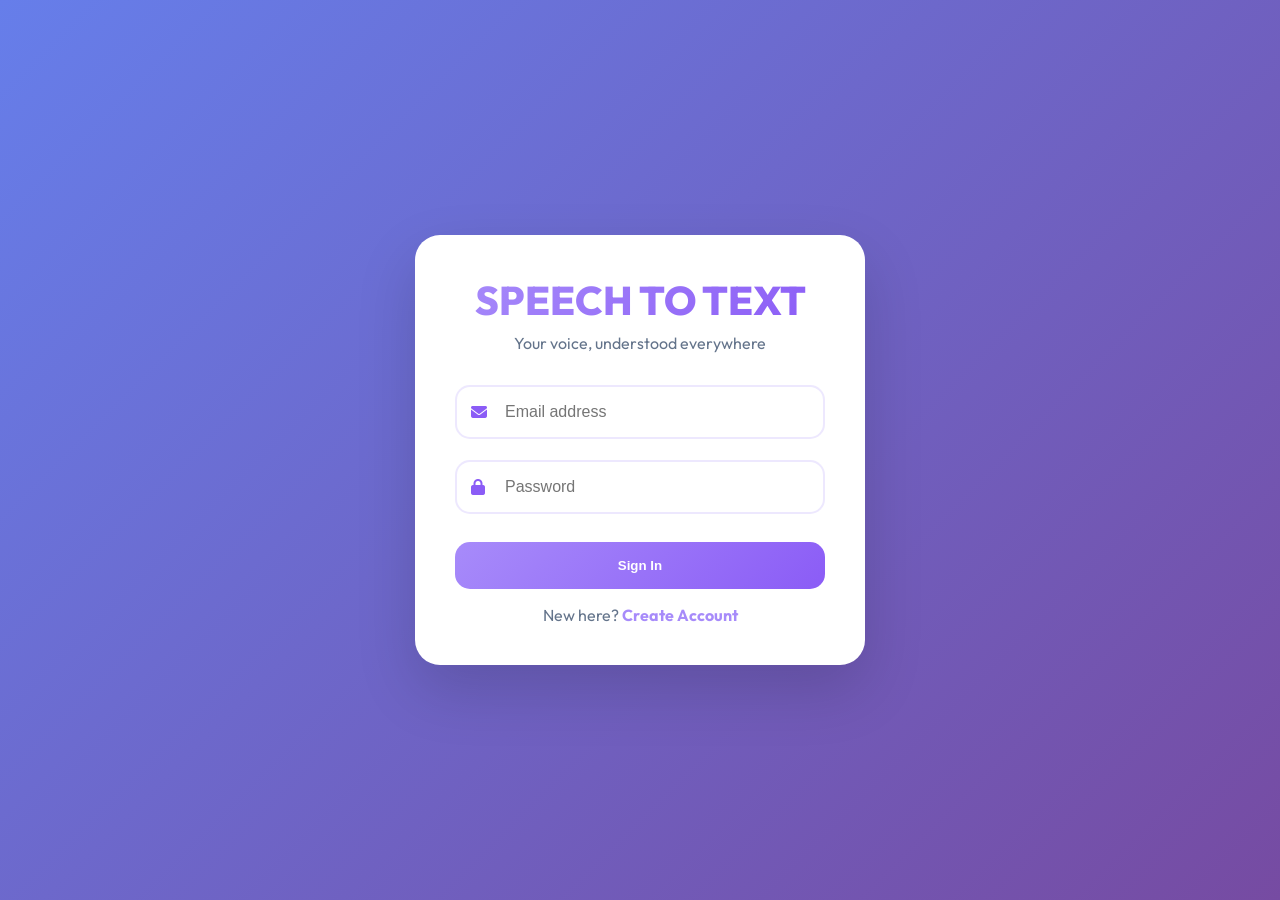
==== auth.html @ 05b63a05 "initial commit" ====
<!DOCTYPE html>
<html lang="en">

<head>
    <meta charset="UTF-8">
    <meta name="viewport" content="width=device-width, initial-scale=1.0">
    <title>BharatVaani | Login</title>

    <!-- Google Font -->
    <link href="https://fonts.googleapis.com/css2?family=Outfit:wght@300;400;500;600;700;800&display=swap"
        rel="stylesheet">

    <!-- Font Awesome -->
    <link href="https://cdnjs.cloudflare.com/ajax/libs/font-awesome/6.4.0/css/all.min.css"
        rel="stylesheet">

    <style>
        :root {
            --bg-light: #f8f9ff;
            --accent-primary: #a78bfa;
            --accent-secondary: #8b5cf6;
            --text-primary: #1e293b;
            --text-muted: #64748b;
        }

        * {
            margin: 0;
            padding: 0;
            box-sizing: border-box;
        }

        html,
        body {
            width: 100vw;
            height: 100vh;
            overflow: hidden;
        }

        body {
            font-family: 'Outfit', sans-serif;
            background: linear-gradient(135deg, #667eea 0%, #764ba2 100%);
            display: flex;
            align-items: center;
            justify-content: center;
        }

        .auth-container {
            width: 100%;
            display: flex;
            align-items: center;
            justify-content: center;
        }

        .auth-card {
            width: 100%;
            max-width: 450px;
            background: white;
            padding: 2.5rem;
            border-radius: 25px;
            box-shadow: 0 25px 60px rgba(0, 0, 0, 0.15);
        }

        .welcome-section {
            text-align: center;
            margin-bottom: 2rem;
        }

        .logo {
            font-size: 2.5rem;
            font-weight: 800;
            background: linear-gradient(135deg, var(--accent-primary), var(--accent-secondary));
            -webkit-background-clip: text;
            -webkit-text-fill-color: transparent;
        }

        .welcome-text {
            color: var(--text-muted);
            margin-top: 0.5rem;
        }

        .input-group {
            position: relative;
            margin-bottom: 1.3rem;
        }

        input {
            width: 100%;
            padding: 1rem 1rem 1rem 3rem;
            border-radius: 15px;
            border: 2px solid rgba(167, 139, 250, 0.2);
            font-size: 1rem;
        }

        input:focus {
            outline: none;
            border-color: var(--accent-secondary);
        }

        .input-icon {
            position: absolute;
            left: 1rem;
            top: 50%;
            transform: translateY(-50%);
            color: var(--accent-secondary);
        }

        .btn {
            width: 100%;
            padding: 1rem;
            border-radius: 15px;
            border: none;
            background: linear-gradient(135deg, var(--accent-primary), var(--accent-secondary));
            color: white;
            font-weight: 600;
            cursor: pointer;
            margin-top: 0.5rem;
        }

        .toggle-link {
            text-align: center;
            margin-top: 1rem;
            cursor: pointer;
            color: var(--text-muted);
        }

        .toggle-link strong {
            color: var(--accent-primary);
        }

        .hidden {
            display: none;
        }
    </style>
</head>

<body>

    <div class="auth-container">
        <div class="auth-card">

            <div class="welcome-section">
                <h1 class="logo">SPEECH TO TEXT</h1>
                <p class="welcome-text">Your voice, understood everywhere</p>
            </div>

            <!-- LOGIN FORM -->
            <div id="loginForm">
                <div class="input-group">
                    <input type="email" id="l-email" placeholder="Email address" required>
                    <i class="fas fa-envelope input-icon"></i>
                </div>

                <div class="input-group">
                    <input type="password" id="l-pass" placeholder="Password" required>
                    <i class="fas fa-lock input-icon"></i>
                </div>

                <button class="btn" onclick="login()">
                    Sign In
                </button>

                <div class="toggle-link" onclick="toggleForm()">
                    New here? <strong>Create Account</strong>
                </div>
            </div>

            <!-- REGISTER FORM -->
            <div id="registerForm" class="hidden">
                <div class="input-group">
                    <input type="text" id="r-name" placeholder="Full name" required>
                    <i class="fas fa-user input-icon"></i>
                </div>

                <div class="input-group">
                    <input type="email" id="r-email" placeholder="Email address" required>
                    <i class="fas fa-envelope input-icon"></i>
                </div>

                <div class="input-group">
                    <input type="password" id="r-pass" placeholder="Create password (6+ chars)" required>
                    <i class="fas fa-lock input-icon"></i>
                </div>

                <button class="btn" onclick="register()">
                    Create Account
                </button>

                <div class="toggle-link" onclick="toggleForm()">
                    Already have an account? <strong>Sign In</strong>
                </div>
            </div>

        </div>
    </div>

    <script>
        function toggleForm() {
            document.getElementById("loginForm").classList.toggle("hidden");
            document.getElementById("registerForm").classList.toggle("hidden");
        }

        function register() {
            const name = document.getElementById("r-name").value.trim();
            const email = document.getElementById("r-email").value.trim();
            const pass = document.getElementById("r-pass").value;

            if (!name || !email || !pass || pass.length < 6) {
                return alert("Please fill all fields. Password must be 6+ characters.");
            }

            if (localStorage.getItem(email)) {
                return alert("Account already exists!");
            }

            localStorage.setItem(email, JSON.stringify({ name, pass }));
            alert("Account created successfully!");
            toggleForm();
        }

        function login() {
            const email = document.getElementById("l-email").value.trim();
            const pass = document.getElementById("l-pass").value;

            if (!email || !pass) {
                return alert("Please enter email and password.");
            }

            const userData = JSON.parse(localStorage.getItem(email) || "{}");

            if (userData.pass === pass) {
                localStorage.setItem("currentUser", email);
                window.location.href = "index.html";  // ✅ Linked to dashboard
            } else {
                alert("Invalid email or password.");
            }
        }
    </script>

</body>
</html>
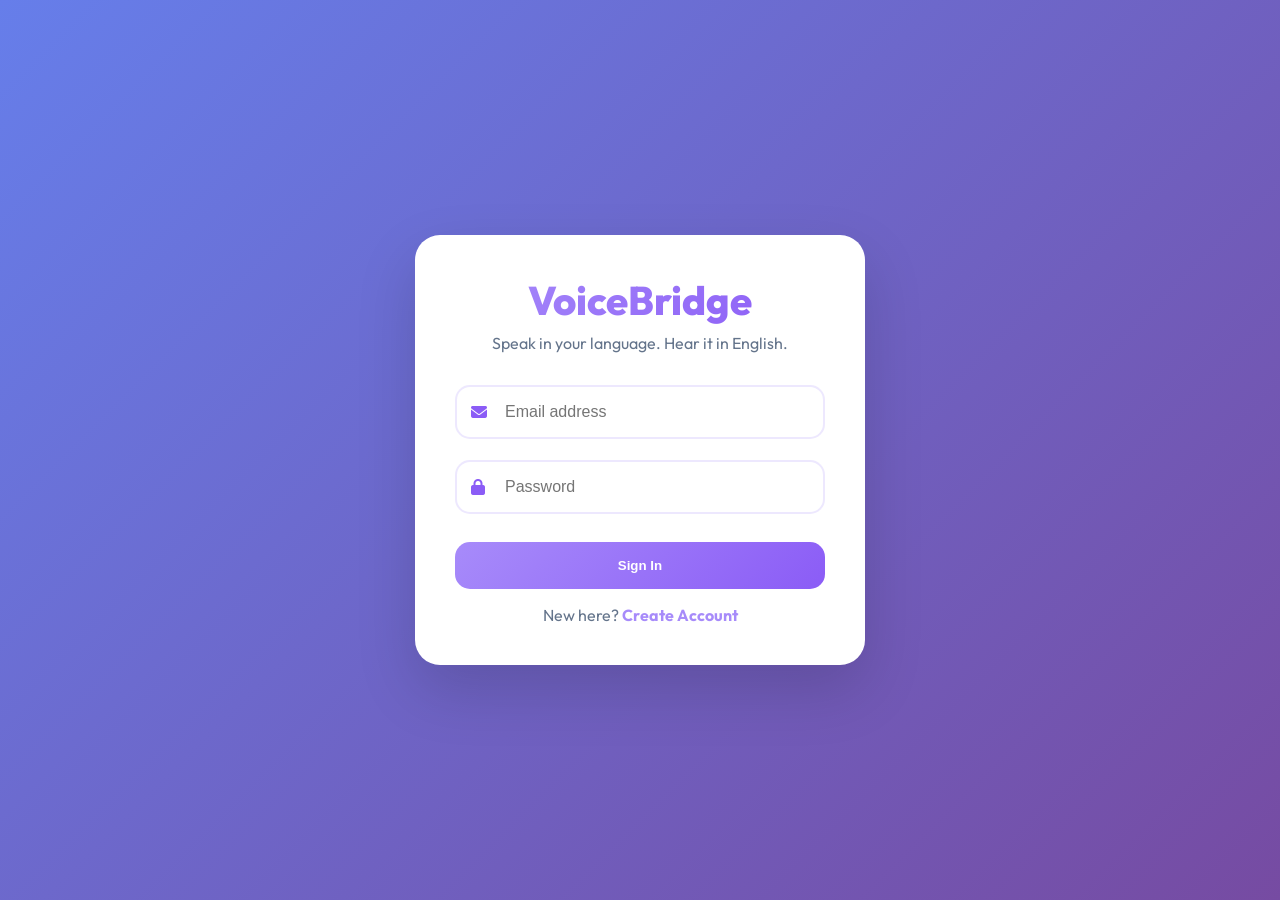
==== commit 81a9c55e: "Update branding and welcome text in auth.html" ====
--- a/auth.html
+++ b/auth.html
@@ -4,7 +4,7 @@
 <head>
     <meta charset="UTF-8">
     <meta name="viewport" content="width=device-width, initial-scale=1.0">
-    <title>BharatVaani | Login</title>
+    <title>VoiceBridge | Login</title>
 
     <!-- Google Font -->
     <link href="https://fonts.googleapis.com/css2?family=Outfit:wght@300;400;500;600;700;800&display=swap"
@@ -139,8 +139,8 @@
         <div class="auth-card">
 
             <div class="welcome-section">
-                <h1 class="logo">SPEECH TO TEXT</h1>
-                <p class="welcome-text">Your voice, understood everywhere</p>
+                <h1 class="logo">VoiceBridge</h1>
+                <p class="welcome-text">Speak in your language. Hear it in English.</p>
             </div>
 
             <!-- LOGIN FORM -->
@@ -229,7 +229,7 @@
 
             if (userData.pass === pass) {
                 localStorage.setItem("currentUser", email);
-                window.location.href = "index.html";  // ✅ Linked to dashboard
+                window.location.href = "index.html";
             } else {
                 alert("Invalid email or password.");
             }
@@ -237,4 +237,4 @@
     </script>
 
 </body>
-</html>+</html>
